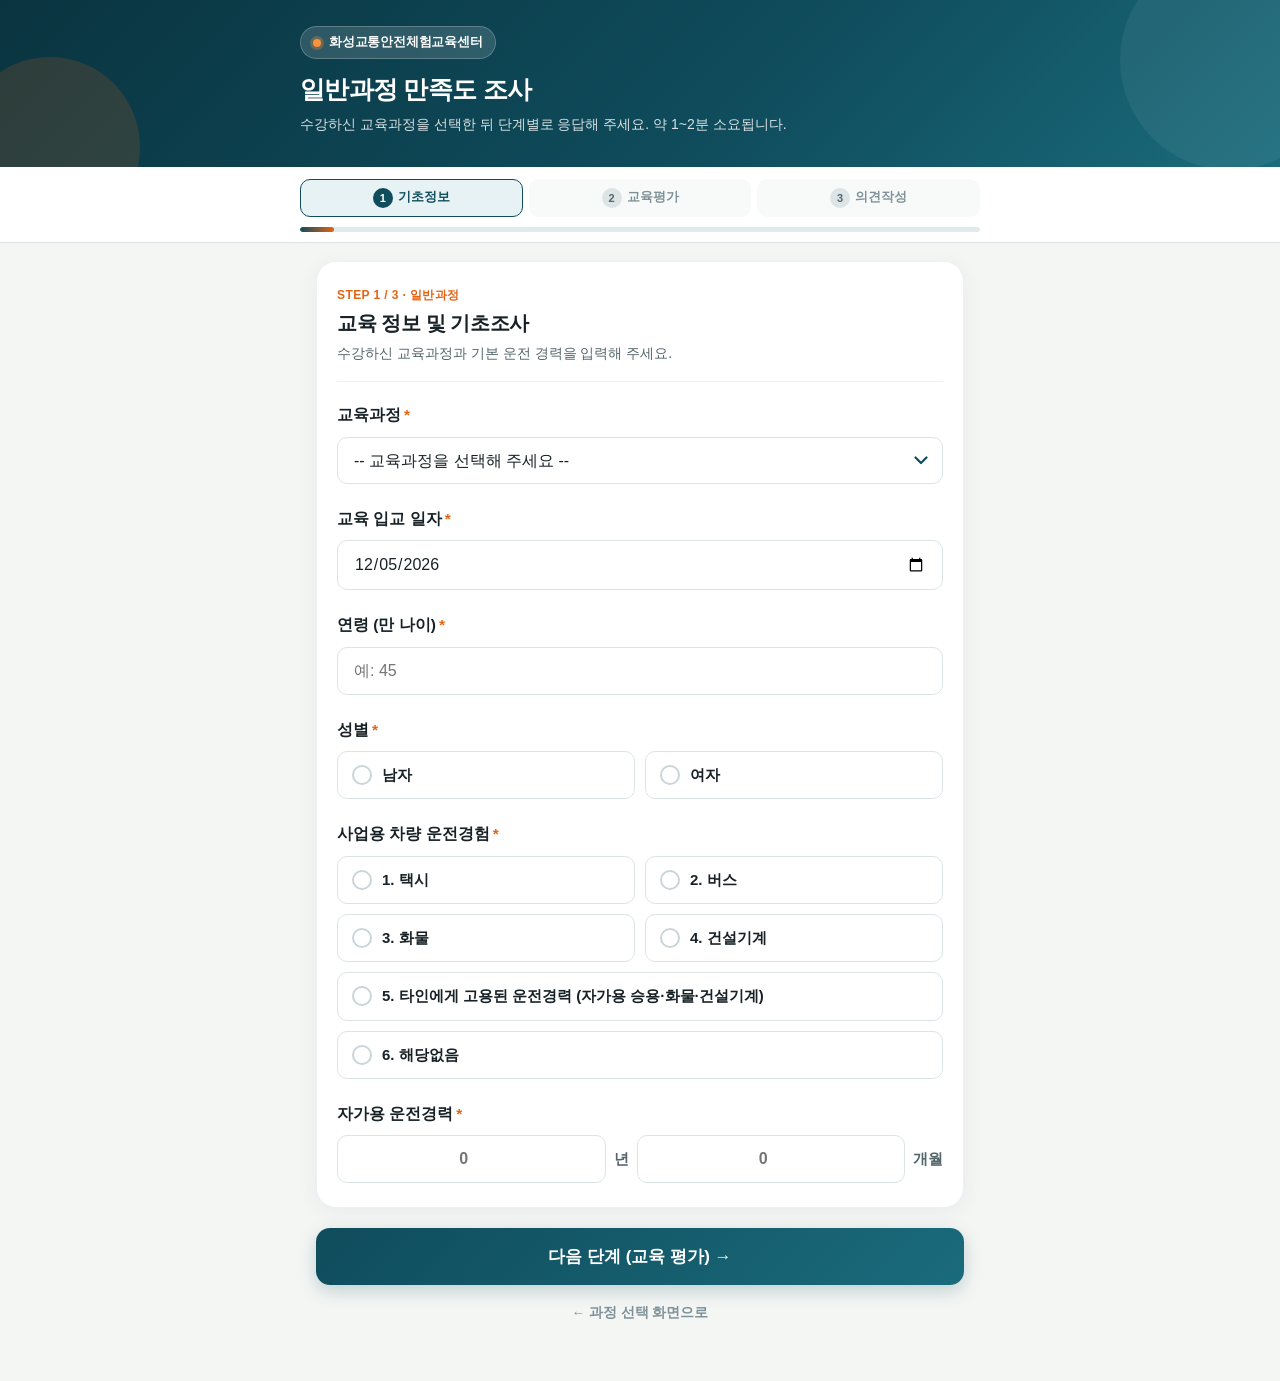
==== general/index.html @ 3fd79c97 "Add files via upload" ====
<!DOCTYPE html>
<html lang="ko">
<head>
<meta charset="UTF-8">
<meta name="viewport" content="width=device-width, initial-scale=1.0, maximum-scale=1.0, user-scalable=no">
<title>화성센터 고객만족도 조사 - 일반과정</title>
<link rel="stylesheet" href="../assets/survey.css">
</head>
<body>
<header class="hero-header">
  <div class="hero-inner">
    <div class="hero-top-row">
      <div class="brand-pill">
        <span class="brand-dot"></span>
        <span id="centerName">화성교통안전체험교육센터</span>
      </div>
    </div>
    <h1 class="hero-title">일반과정 만족도 조사</h1>
    <p class="hero-subtitle">수강하신 교육과정을 선택한 뒤 단계별로 응답해 주세요. 약 1~2분 소요됩니다.</p>
  </div>
</header>

<nav class="stepper-bar" id="stepperBar" aria-label="설문 단계">
  <div class="stepper-inner">
    <div class="step-pills">
      <button type="button" class="step-pill active"><span class="step-idx">1</span>기초정보</button>
      <button type="button" class="step-pill"><span class="step-idx">2</span>교육평가</button>
      <button type="button" class="step-pill"><span class="step-idx">3</span>의견작성</button>
    </div>
    <div class="progress-track"><div class="progress-fill" id="progressFill"></div></div>
  </div>
</nav>

<main class="container">
  <div class="demo-banner" id="demoBanner">
    <strong>[담당자 안내]</strong> 아직 <code>config.js</code>에 구글 시트 웹 앱 URL이 연결되지 않아 <strong>테스트 모드</strong>로 열려 있습니다. 배포 전 <code>config.js</code>의 <code>SHEET_URL</code>을 입력해 주세요.
  </div>

  <div id="surveyForm">
    <!-- STEP 1: 교육 정보 & 기초조사 -->
    <section class="step-panel active" data-step-key="basic">
      <div class="card">
        <div class="card-head">
          <div class="card-eyebrow">STEP 1 / 3 · 일반과정</div>
          <h2 class="card-title">교육 정보 및 기초조사</h2>
          <p class="card-desc">수강하신 교육과정과 기본 운전 경력을 입력해 주세요.</p>
        </div>

        <div class="question">
          <label class="q-label" for="courseName">교육과정<span class="required">*</span></label>
          <select id="courseName">
            <option value="">-- 교육과정을 선택해 주세요 --</option>
          </select>
          <div class="etc-box" id="courseEtcBox">
            <input type="text" id="courseEtcText" placeholder="수강하신 교육과정명을 직접 입력해 주세요">
          </div>
          <div class="error-msg" id="err-courseName">교육과정을 선택해 주세요</div>
        </div>

        <div class="question">
          <label class="q-label" for="eduDate">교육 입교 일자<span class="required">*</span></label>
          <input type="date" id="eduDate">
          <div class="error-msg" id="err-eduDate">교육 입교 일자를 선택해 주세요</div>
        </div>

        <div class="question">
          <label class="q-label" for="age">연령 (만 나이)<span class="required">*</span></label>
          <input type="number" id="age" inputmode="numeric" min="18" max="100" placeholder="예: 45">
          <div class="error-msg" id="err-age">연령(만 나이)을 정확히 입력해 주세요</div>
        </div>

        <div class="question">
          <label class="q-label">성별<span class="required">*</span></label>
          <div class="choice-grid">
            <label class="choice-tile">
              <input type="radio" name="gender" value="1">
              <span class="choice-check">✓</span>
              <span class="choice-text">남자</span>
            </label>
            <label class="choice-tile">
              <input type="radio" name="gender" value="2">
              <span class="choice-check">✓</span>
              <span class="choice-text">여자</span>
            </label>
          </div>
          <div class="error-msg" id="err-gender">성별을 선택해 주세요</div>
        </div>

        <div class="question">
          <label class="q-label">사업용 차량 운전경험<span class="required">*</span></label>
          <div class="choice-grid">
            <label class="choice-tile">
              <input type="radio" name="bizExp" value="1">
              <span class="choice-check">✓</span>
              <span class="choice-text">1. 택시</span>
            </label>
            <label class="choice-tile">
              <input type="radio" name="bizExp" value="2">
              <span class="choice-check">✓</span>
              <span class="choice-text">2. 버스</span>
            </label>
            <label class="choice-tile">
              <input type="radio" name="bizExp" value="3">
              <span class="choice-check">✓</span>
              <span class="choice-text">3. 화물</span>
            </label>
            <label class="choice-tile">
              <input type="radio" name="bizExp" value="4">
              <span class="choice-check">✓</span>
              <span class="choice-text">4. 건설기계</span>
            </label>
            <label class="choice-tile full">
              <input type="radio" name="bizExp" value="5">
              <span class="choice-check">✓</span>
              <span class="choice-text">5. 타인에게 고용된 운전경력 (자가용 승용·화물·건설기계)</span>
            </label>
            <label class="choice-tile full">
              <input type="radio" name="bizExp" value="6">
              <span class="choice-check">✓</span>
              <span class="choice-text">6. 해당없음</span>
            </label>
          </div>
          <div class="error-msg" id="err-bizExp">항목을 선택하고 해당 시 경력 기간을 입력해 주세요</div>

          <div class="sub-box" id="bizCareerBox">
            <div class="sub-box-title">사업용 운전경력 기간 입력</div>
            <div class="exp-row">
              <input type="number" id="bizYear" inputmode="numeric" min="0" max="60" placeholder="0">
              <span class="exp-unit">년</span>
              <input type="number" id="bizMonth" inputmode="numeric" min="0" max="11" placeholder="0">
              <span class="exp-unit">개월</span>
            </div>
          </div>
        </div>

        <div class="question">
          <label class="q-label">자가용 운전경력<span class="required">*</span></label>
          <div class="exp-row">
            <input type="number" id="privYear" inputmode="numeric" min="0" max="80" placeholder="0">
            <span class="exp-unit">년</span>
            <input type="number" id="privMonth" inputmode="numeric" min="0" max="11" placeholder="0">
            <span class="exp-unit">개월</span>
          </div>
          <div class="error-msg" id="err-privCareer">자가용 운전경력을 입력해 주세요 (없으면 0 입력)</div>
        </div>
      </div>

      <div class="step-actions">
        <button type="button" class="btn-next" data-action="next">다음 단계 (교육 평가) →</button>
      </div>
      <div style="text-align:center;">
        <a class="back-link" href="../">← 과정 선택 화면으로</a>
      </div>
    </section>

    <!-- STEP 2: 교육 전반 평가 -->
    <section class="step-panel" data-step-key="rating">
      <div class="card">
        <div class="card-head">
          <div class="card-eyebrow">STEP 2 / 3</div>
          <h2 class="card-title">교육 전반 평가</h2>
          <p class="card-desc">각 문항의 점수 버튼(0점 ~ 10점)을 가볍게 눌러 선택해 주세요.</p>
        </div>

        <div class="rating-toolbar">
          <div class="rating-counter" id="ratingCounter">평가 완료 <strong>0</strong> / 10문항</div>
          <button type="button" id="allSatisfiedBtn" class="quick-max-btn">전체 10점(매우 만족) 선택</button>
        </div>

        <div id="ratingContainer"></div>
      </div>

      <div class="step-actions">
        <button type="button" class="btn-prev" data-action="prev">← 이전</button>
        <button type="button" class="btn-next" data-action="next">다음 단계 (의견 작성) →</button>
      </div>
    </section>

    <!-- STEP 3: 의견 및 개선사항 -->
    <section class="step-panel" data-step-key="feedback">
      <div class="card">
        <div class="card-head">
          <div class="card-eyebrow">STEP 3 / 3 · 마지막 단계</div>
          <h2 class="card-title">의견 및 개선사항</h2>
          <p class="card-desc">더 나은 화성센터 교육을 위해 소중한 의견을 들려주세요.</p>
        </div>

        <div class="question">
          <label class="q-label">교육과정 중 가장 만족스러운 내용은 무엇입니까?<span class="required">*</span></label>
          <div class="choice-grid">
            <label class="choice-tile">
              <input type="radio" name="satisfied" value="체험교육">
              <span class="choice-check">✓</span>
              <span class="choice-text">1. 체험교육</span>
            </label>
            <label class="choice-tile">
              <input type="radio" name="satisfied" value="교수진">
              <span class="choice-check">✓</span>
              <span class="choice-text">2. 교수진</span>
            </label>
            <label class="choice-tile">
              <input type="radio" name="satisfied" value="시설">
              <span class="choice-check">✓</span>
              <span class="choice-text">3. 시설</span>
            </label>
            <label class="choice-tile">
              <input type="radio" name="satisfied" value="기타">
              <span class="choice-check">✓</span>
              <span class="choice-text">4. 기타</span>
            </label>
          </div>
          <div class="error-msg" id="err-satisfied">항목을 선택해 주세요 (기타 선택 시 내용 입력)</div>
          <div class="etc-box" id="satisfiedEtcBox">
            <textarea id="satisfiedEtcText" placeholder="기타 만족스러운 내용을 작성해 주세요"></textarea>
          </div>
        </div>

        <div class="question">
          <label class="q-label">개선점 및 불편사항<span class="required">*</span></label>

          <div class="imp-card">
            <div class="imp-title">① 교육 관련</div>
            <div class="choice-grid">
              <label class="choice-tile">
                <input type="radio" name="imp_edu" value="1">
                <span class="choice-check">✓</span>
                <span class="choice-text">없음</span>
              </label>
              <label class="choice-tile">
                <input type="radio" name="imp_edu" value="2">
                <span class="choice-check">✓</span>
                <span class="choice-text">있음 (작성)</span>
              </label>
            </div>
            <div class="imp-textarea" id="imp_edu_box">
              <textarea id="imp_edu_text" placeholder="교육 관련 개선점을 작성해 주세요"></textarea>
            </div>
          </div>

          <div class="imp-card">
            <div class="imp-title">② 시설 관련</div>
            <div class="choice-grid">
              <label class="choice-tile">
                <input type="radio" name="imp_facility" value="1">
                <span class="choice-check">✓</span>
                <span class="choice-text">없음</span>
              </label>
              <label class="choice-tile">
                <input type="radio" name="imp_facility" value="2">
                <span class="choice-check">✓</span>
                <span class="choice-text">있음 (작성)</span>
              </label>
            </div>
            <div class="imp-textarea" id="imp_facility_box">
              <textarea id="imp_facility_text" placeholder="시설 관련 개선점을 작성해 주세요"></textarea>
            </div>
          </div>

          <div class="imp-card">
            <div class="imp-title">③ 기타 의견</div>
            <div class="choice-grid">
              <label class="choice-tile">
                <input type="radio" name="imp_etc" value="1">
                <span class="choice-check">✓</span>
                <span class="choice-text">없음</span>
              </label>
              <label class="choice-tile">
                <input type="radio" name="imp_etc" value="2">
                <span class="choice-check">✓</span>
                <span class="choice-text">있음 (작성)</span>
              </label>
            </div>
            <div class="imp-textarea" id="imp_etc_box">
              <textarea id="imp_etc_text" placeholder="기타 의견을 작성해 주세요"></textarea>
            </div>
          </div>

          <div class="error-msg" id="err-improvement">①~③ 모든 항목을 선택해 주세요 (있음 선택 시 내용 입력)</div>
        </div>
      </div>

      <div class="step-actions">
        <button type="button" class="btn-prev" data-action="prev">← 이전</button>
        <button type="button" class="submit-btn" id="submitBtn">설문 제출 완료</button>
      </div>
      <div class="status-box" id="statusBox"></div>
    </section>
  </div>

  <!-- 완료 화면 -->
  <div class="complete-screen" id="completeScreen">
    <div class="complete-icon">✓</div>
    <h2>설문이 정상 제출되었습니다</h2>
    <p>화성교통안전체험교육센터 교육에 참여해 주셔서 감사합니다.<br>보내주신 소중한 의견은 더 나은 교육 서비스 개선에 적극 반영하겠습니다.</p>
    <div class="complete-meta" id="completeMeta"></div>
    <button type="button" class="secondary-btn" onclick="window.location.reload()">새 설문 작성하기</button>
  </div>
</main>

<script src="../config.js"></script>
<script src="../assets/survey.js"></script>
<script>
  window.addEventListener('DOMContentLoaded', function () {
    window.initHwaseongSurvey({ surveyType: 'general' });
  });
</script>
</body>
</html>
---- assets/survey.css ----
:root {
  --brand: #0f4c5c;
  --brand-dark: #0a3440;
  --brand-light: #e6f2f4;
  --brand-mid: #1a6b7c;
  --accent: #e36414;
  --accent-soft: #fff3eb;
  --bus: #1e4d8c;
  --bus-soft: #eaf2fc;
  --bg: #f4f6f4;
  --surface: #ffffff;
  --surface-muted: #f8faf9;
  --text: #182226;
  --text-sub: #54656b;
  --text-muted: #7f9198;
  --border: #dce4e6;
  --danger: #d64545;
  --danger-bg: #fff5f5;
  --success: #16794c;
  --success-bg: #ecfdf3;
  --radius-lg: 20px;
  --radius-md: 14px;
  --radius-sm: 10px;
  --shadow-card: 0 4px 20px rgba(15, 76, 92, 0.06);
  --shadow-btn: 0 6px 18px rgba(15, 76, 92, 0.22);
}

html {
  overflow-x: hidden;
  scroll-behavior: smooth;
}

* {
  box-sizing: border-box;
  margin: 0;
  padding: 0;
  -webkit-tap-highlight-color: transparent;
}

body {
  font-family: -apple-system, BlinkMacSystemFont, 'Pretendard', 'Malgun Gothic', 'Apple SD Gothic Neo', sans-serif;
  background: var(--bg);
  color: var(--text);
  min-height: 100vh;
  overflow-x: hidden;
  line-height: 1.55;
}

/* 상단 히어로 배너 (화성센터 전용 딥 틸 테마) */
.hero-header {
  background: linear-gradient(135deg, var(--brand-dark) 0%, var(--brand) 58%, var(--brand-mid) 100%);
  color: #ffffff;
  padding: 26px 20px 32px;
  position: relative;
  overflow: hidden;
}

.hero-header::before {
  content: '';
  position: absolute;
  right: -60px;
  top: -50px;
  width: 220px;
  height: 220px;
  border-radius: 50%;
  background: rgba(255, 255, 255, 0.06);
  pointer-events: none;
}

.hero-header::after {
  content: '';
  position: absolute;
  left: -40px;
  bottom: -70px;
  width: 180px;
  height: 180px;
  border-radius: 50%;
  background: rgba(227, 100, 20, 0.16);
  pointer-events: none;
}

.hero-inner {
  max-width: 680px;
  margin: 0 auto;
  position: relative;
  z-index: 1;
}

.hero-top-row {
  display: flex;
  align-items: center;
  justify-content: space-between;
  gap: 12px;
  margin-bottom: 14px;
}

.brand-pill {
  display: inline-flex;
  align-items: center;
  gap: 8px;
  background: rgba(255, 255, 255, 0.14);
  border: 1px solid rgba(255, 255, 255, 0.22);
  backdrop-filter: blur(6px);
  padding: 6px 12px;
  border-radius: 999px;
  font-size: 12.5px;
  font-weight: 700;
  letter-spacing: -0.2px;
}

.brand-dot {
  width: 8px;
  height: 8px;
  border-radius: 50%;
  background: #fb923c;
  box-shadow: 0 0 0 3px rgba(251, 146, 60, 0.28);
}

/* 상단 우측 관리자 자물쇠 버튼 */
.admin-lock-btn {
  width: 38px;
  height: 38px;
  border-radius: 11px;
  background: rgba(255, 255, 255, 0.14);
  border: 1px solid rgba(255, 255, 255, 0.26);
  color: #ffffff;
  display: inline-flex;
  align-items: center;
  justify-content: center;
  cursor: pointer;
  transition: background 0.15s ease, transform 0.15s ease;
  flex-shrink: 0;
}

.admin-lock-btn:hover {
  background: rgba(255, 255, 255, 0.24);
  transform: translateY(-1px);
}

.admin-lock-btn:active {
  transform: scale(0.95);
}

.hero-title {
  font-size: 25px;
  font-weight: 800;
  letter-spacing: -0.7px;
  line-height: 1.3;
  margin-bottom: 8px;
}

.hero-subtitle {
  font-size: 14px;
  color: rgba(255, 255, 255, 0.84);
  line-height: 1.5;
}

/* 비밀번호 입력 모달 */
.modal-backdrop {
  position: fixed;
  inset: 0;
  background: rgba(10, 30, 38, 0.58);
  backdrop-filter: blur(4px);
  display: none;
  align-items: center;
  justify-content: center;
  padding: 20px;
  z-index: 999;
}

.modal-backdrop.show {
  display: flex;
}

.modal-card {
  width: 100%;
  max-width: 380px;
  background: #ffffff;
  border-radius: 20px;
  padding: 26px 22px 22px;
  box-shadow: 0 20px 50px rgba(0, 0, 0, 0.28);
  animation: fadeSlide 0.18s ease;
}

.modal-icon {
  width: 48px;
  height: 48px;
  border-radius: 14px;
  background: var(--brand-light);
  color: var(--brand);
  display: flex;
  align-items: center;
  justify-content: center;
  margin-bottom: 14px;
}

.modal-title {
  font-size: 19px;
  font-weight: 800;
  color: var(--text);
  margin-bottom: 6px;
}

.modal-desc {
  font-size: 13.5px;
  color: var(--text-sub);
  margin-bottom: 16px;
  line-height: 1.5;
}

.modal-actions {
  display: flex;
  gap: 8px;
  margin-top: 16px;
}

.modal-btn-cancel {
  flex: 1;
  padding: 13px;
  border-radius: 10px;
  border: 1.5px solid var(--border);
  background: #ffffff;
  color: var(--text-sub);
  font-size: 14.5px;
  font-weight: 700;
  cursor: pointer;
  font-family: inherit;
}

.modal-btn-confirm {
  flex: 1.4;
  padding: 13px;
  border-radius: 10px;
  border: none;
  background: var(--brand);
  color: #ffffff;
  font-size: 14.5px;
  font-weight: 800;
  cursor: pointer;
  font-family: inherit;
}

/* 고정 단계 내비게이션 바 */
.stepper-bar {
  position: sticky;
  top: 0;
  z-index: 90;
  background: rgba(255, 255, 255, 0.96);
  backdrop-filter: blur(10px);
  border-bottom: 1px solid var(--border);
  padding: 12px 16px 10px;
}

.stepper-inner {
  max-width: 680px;
  margin: 0 auto;
}

.step-pills {
  display: flex;
  gap: 6px;
  margin-bottom: 10px;
}

.step-pill {
  flex: 1;
  display: flex;
  align-items: center;
  justify-content: center;
  gap: 5px;
  padding: 8px 6px;
  border-radius: 10px;
  background: var(--surface-muted);
  border: 1.5px solid transparent;
  color: var(--text-muted);
  font-size: 12.5px;
  font-weight: 700;
  cursor: pointer;
  transition: all 0.18s ease;
  font-family: inherit;
}

.step-pill .step-idx {
  width: 20px;
  height: 20px;
  border-radius: 50%;
  background: #dce4e6;
  color: #54656b;
  display: inline-flex;
  align-items: center;
  justify-content: center;
  font-size: 11px;
  font-weight: 800;
  flex-shrink: 0;
}

.step-pill.active {
  background: var(--brand-light);
  border-color: var(--brand);
  color: var(--brand);
}

.step-pill.active .step-idx {
  background: var(--brand);
  color: #ffffff;
}

.step-pill.done {
  background: var(--success-bg);
  color: var(--success);
  border-color: #bbf7d0;
}

.step-pill.done .step-idx {
  background: var(--success);
  color: #ffffff;
}

.progress-track {
  height: 5px;
  background: #e2eaec;
  border-radius: 999px;
  overflow: hidden;
}

.progress-fill {
  height: 100%;
  width: 0%;
  background: linear-gradient(90deg, var(--brand), var(--accent));
  border-radius: 999px;
  transition: width 0.25s ease;
}

/* 메인 컨테이너 */
.container {
  max-width: 680px;
  margin: 0 auto;
  padding: 18px 16px 56px;
}

.demo-banner {
  display: none;
  background: #fffbeb;
  border: 1.5px solid #f59e0b;
  color: #92400e;
  padding: 13px 16px;
  border-radius: var(--radius-md);
  margin-bottom: 16px;
  font-size: 13.5px;
  line-height: 1.6;
}

.demo-banner.show {
  display: block;
}

/* 단계별 카드 */
.step-panel {
  display: none;
  animation: fadeSlide 0.22s ease;
}

.step-panel.active {
  display: block;
}

@keyframes fadeSlide {
  from {
    opacity: 0;
    transform: translateY(8px);
  }
  to {
    opacity: 1;
    transform: translateY(0);
  }
}

.card {
  background: var(--surface);
  border-radius: var(--radius-lg);
  padding: 24px 20px;
  margin-bottom: 16px;
  box-shadow: var(--shadow-card);
  border: 1px solid rgba(15, 76, 92, 0.08);
}

.card-head {
  margin-bottom: 22px;
  padding-bottom: 16px;
  border-bottom: 1px solid #edf2f3;
}

.card-eyebrow {
  font-size: 12px;
  font-weight: 800;
  color: var(--accent);
  text-transform: uppercase;
  letter-spacing: 0.4px;
  margin-bottom: 4px;
}

.card-title {
  font-size: 20px;
  font-weight: 800;
  color: var(--text);
  letter-spacing: -0.4px;
}

.card-desc {
  font-size: 14px;
  color: var(--text-sub);
  margin-top: 4px;
}

/* 질문 블록 */
.question {
  margin-bottom: 24px;
}

.question:last-child {
  margin-bottom: 0;
}

.q-label {
  display: block;
  font-size: 15.5px;
  font-weight: 700;
  color: var(--text);
  margin-bottom: 10px;
  line-height: 1.45;
}

.required {
  color: var(--accent);
  margin-left: 3px;
}

input[type='number'],
input[type='date'],
input[type='text'],
input[type='password'],
select,
textarea {
  width: 100%;
  padding: 14px 16px;
  border: 1.5px solid var(--border);
  border-radius: var(--radius-sm);
  font-size: 16px;
  font-family: inherit;
  background: var(--surface);
  color: var(--text);
  transition: border-color 0.15s, box-shadow 0.15s;
  -webkit-appearance: none;
  appearance: none;
}

select {
  background-image: url("data:image/svg+xml,%3Csvg xmlns='http://www.w3.org/2000/svg' width='14' height='9' viewBox='0 0 14 9'%3E%3Cpath d='M1.5 1.5L7 7L12.5 1.5' stroke='%230f4c5c' stroke-width='2.2' fill='none' stroke-linecap='round' stroke-linejoin='round'/%3E%3C/svg%3E");
  background-repeat: no-repeat;
  background-position: right 14px center;
  padding-right: 40px;
}

input:focus,
select:focus,
textarea:focus {
  outline: none;
  border-color: var(--brand);
  box-shadow: 0 0 0 3px rgba(15, 76, 92, 0.12);
}

textarea {
  resize: vertical;
  min-height: 96px;
}

/* 세그먼트 / 타일형 선택 버튼 */
.choice-grid {
  display: grid;
  grid-template-columns: repeat(2, 1fr);
  gap: 10px;
}

.choice-list {
  display: flex;
  flex-direction: column;
  gap: 9px;
}

.choice-tile {
  position: relative;
  display: flex;
  align-items: center;
  gap: 10px;
  padding: 13px 14px;
  border: 1.5px solid var(--border);
  border-radius: var(--radius-sm);
  background: var(--surface);
  cursor: pointer;
  transition: all 0.15s ease;
  user-select: none;
}

.choice-tile.full {
  grid-column: 1 / -1;
}

.choice-tile input[type='radio'] {
  position: absolute;
  opacity: 0;
  pointer-events: none;
}

.choice-check {
  width: 20px;
  height: 20px;
  border-radius: 50%;
  border: 2px solid #cbd5d9;
  display: inline-flex;
  align-items: center;
  justify-content: center;
  flex-shrink: 0;
  transition: all 0.15s ease;
  font-size: 12px;
  color: transparent;
}

.choice-text {
  font-size: 15px;
  font-weight: 600;
  color: var(--text);
  line-height: 1.35;
}

.choice-tile.checked {
  border-color: var(--brand);
  background: var(--brand-light);
  box-shadow: 0 2px 8px rgba(15, 76, 92, 0.08);
}

.choice-tile.checked .choice-check {
  border-color: var(--brand);
  background: var(--brand);
  color: #ffffff;
}

.choice-tile.checked .choice-text {
  color: var(--brand-dark);
}

/* 경력 입력 박스 */
.sub-box {
  display: none;
  margin-top: 12px;
  padding: 16px;
  background: var(--accent-soft);
  border: 1.5px solid #fdcfb2;
  border-radius: var(--radius-sm);
}

.sub-box.show {
  display: block;
}

.sub-box-title {
  font-size: 13.5px;
  font-weight: 700;
  color: #9a3412;
  margin-bottom: 10px;
}

.exp-row {
  display: flex;
  align-items: center;
  gap: 8px;
}

.exp-row input {
  flex: 1;
  min-width: 0;
  text-align: center;
  font-weight: 700;
}

.exp-unit {
  font-size: 14.5px;
  font-weight: 700;
  color: var(--text-sub);
  white-space: nowrap;
}

/* 0~10점 터치 패드 평가 UI */
.rating-toolbar {
  display: flex;
  align-items: center;
  justify-content: space-between;
  gap: 10px;
  flex-wrap: wrap;
  padding: 12px 14px;
  background: var(--surface-muted);
  border: 1px solid var(--border);
  border-radius: var(--radius-md);
  margin-bottom: 18px;
}

.rating-counter {
  font-size: 13.5px;
  font-weight: 700;
  color: var(--text-sub);
}

.rating-counter strong {
  color: var(--brand);
  font-size: 15px;
}

.quick-max-btn {
  padding: 9px 14px;
  background: var(--brand);
  color: #ffffff;
  border: none;
  border-radius: 9px;
  font-size: 13.5px;
  font-weight: 700;
  cursor: pointer;
  font-family: inherit;
}

.quick-max-btn:active {
  transform: scale(0.98);
}

.rating-card {
  padding: 18px 16px;
  background: var(--surface-muted);
  border: 1.5px solid #e6eded;
  border-radius: var(--radius-md);
  margin-bottom: 14px;
  transition: border-color 0.15s ease, background 0.15s ease;
}

.rating-card:last-child {
  margin-bottom: 0;
}

.rating-card.answered {
  background: #ffffff;
  border-color: #b7d6dc;
}

.rating-card.has-error {
  border-color: var(--danger);
  background: var(--danger-bg);
}

.rating-top {
  display: flex;
  align-items: flex-start;
  justify-content: space-between;
  gap: 10px;
  margin-bottom: 14px;
}

.rating-q {
  font-size: 15.5px;
  font-weight: 700;
  color: var(--text);
  line-height: 1.5;
}

.rating-q-num {
  display: inline-block;
  color: var(--brand);
  margin-right: 4px;
}

.score-pill {
  flex-shrink: 0;
  padding: 4px 10px;
  border-radius: 999px;
  font-size: 12.5px;
  font-weight: 800;
  background: #e6eded;
  color: var(--text-muted);
  white-space: nowrap;
}

.score-pill.low {
  background: #fee2e2;
  color: #b91c1c;
}

.score-pill.mid {
  background: #fef3c7;
  color: #b45309;
}

.score-pill.high {
  background: var(--brand-light);
  color: var(--brand);
}

.score-grid {
  display: grid;
  grid-template-columns: repeat(11, 1fr);
  gap: 4px;
}

.score-btn {
  height: 42px;
  border-radius: 9px;
  border: 1.5px solid var(--border);
  background: #ffffff;
  color: var(--text);
  font-size: 14px;
  font-weight: 700;
  cursor: pointer;
  font-family: inherit;
  transition: all 0.12s ease;
  display: flex;
  align-items: center;
  justify-content: center;
  padding: 0;
}

.score-btn:hover {
  border-color: var(--brand-mid);
}

.score-btn.selected {
  background: var(--brand);
  border-color: var(--brand);
  color: #ffffff;
  transform: translateY(-1px);
  box-shadow: 0 3px 8px rgba(15, 76, 92, 0.25);
}

.score-btn.selected.low {
  background: #d64545;
  border-color: #d64545;
  box-shadow: 0 3px 8px rgba(214, 69, 69, 0.25);
}

.score-btn.selected.mid {
  background: #d97706;
  border-color: #d97706;
  box-shadow: 0 3px 8px rgba(217, 119, 6, 0.25);
}

.score-scale-labels {
  display: flex;
  justify-content: space-between;
  font-size: 12px;
  font-weight: 700;
  margin-top: 8px;
  color: var(--text-muted);
}

.score-scale-labels .low {
  color: #c53030;
}

.score-scale-labels .high {
  color: var(--brand);
}

/* 개선사항 카드 */
.imp-card {
  padding: 16px;
  background: var(--surface-muted);
  border: 1px solid var(--border);
  border-radius: var(--radius-md);
  margin-bottom: 12px;
}

.imp-card:last-child {
  margin-bottom: 0;
}

.imp-title {
  font-size: 15px;
  font-weight: 800;
  color: var(--brand-dark);
  margin-bottom: 10px;
}

.etc-box,
.imp-textarea {
  display: none;
  margin-top: 10px;
}

.etc-box.show,
.imp-textarea.show {
  display: block;
}

/* 에러 및 상태 메시지 */
.error-msg {
  color: var(--danger);
  font-size: 13.5px;
  font-weight: 700;
  margin-top: 8px;
  display: none;
}

.error-msg.show {
  display: block;
}

.status-box {
  display: none;
  margin-top: 14px;
  padding: 14px 16px;
  border-radius: var(--radius-sm);
  font-size: 14px;
  font-weight: 600;
  background: #fef9c3;
  color: #854d0e;
  line-height: 1.55;
}

.status-box.error {
  background: var(--danger-bg);
  color: var(--danger);
  border: 1px solid #fecaca;
}

.status-box.success {
  background: var(--success-bg);
  color: var(--success);
  border: 1px solid #bbf7d0;
}

/* 하단 단계 이동 버튼 바 */
.step-actions {
  display: flex;
  gap: 10px;
  margin-top: 20px;
}

.btn-prev {
  flex: 0 0 112px;
  padding: 17px 14px;
  border-radius: var(--radius-md);
  border: 1.5px solid var(--border);
  background: #ffffff;
  color: var(--text-sub);
  font-size: 16px;
  font-weight: 700;
  cursor: pointer;
  font-family: inherit;
}

.btn-next,
.submit-btn {
  flex: 1;
  padding: 17px 20px;
  border-radius: var(--radius-md);
  border: none;
  background: linear-gradient(135deg, var(--brand) 0%, var(--brand-mid) 100%);
  color: #ffffff;
  font-size: 17px;
  font-weight: 800;
  cursor: pointer;
  box-shadow: var(--shadow-btn);
  font-family: inherit;
  transition: transform 0.12s ease;
}

.submit-btn {
  background: linear-gradient(135deg, var(--accent) 0%, #c8520a 100%);
  box-shadow: 0 6px 18px rgba(227, 100, 20, 0.28);
}

.btn-next:active,
.submit-btn:active {
  transform: scale(0.99);
}

.submit-btn:disabled {
  background: #94a3b8;
  box-shadow: none;
  cursor: not-allowed;
}

/* 완료 화면 */
.complete-screen {
  display: none;
  text-align: center;
  padding: 48px 22px;
  background: #ffffff;
  border-radius: var(--radius-lg);
  box-shadow: var(--shadow-card);
  border: 1px solid var(--border);
  margin-top: 12px;
}

.complete-screen.show {
  display: block;
}

.complete-icon {
  width: 76px;
  height: 76px;
  border-radius: 24px;
  background: linear-gradient(135deg, var(--brand), #16794c);
  color: #ffffff;
  font-size: 38px;
  display: flex;
  align-items: center;
  justify-content: center;
  margin: 0 auto 22px;
  box-shadow: 0 10px 24px rgba(15, 76, 92, 0.24);
}

.complete-screen h2 {
  font-size: 24px;
  font-weight: 800;
  color: var(--brand-dark);
  margin-bottom: 10px;
}

.complete-screen p {
  font-size: 15.5px;
  color: var(--text-sub);
  line-height: 1.7;
}

.complete-meta {
  margin-top: 20px;
  padding: 14px 16px;
  background: var(--surface-muted);
  border: 1px solid var(--border);
  border-radius: var(--radius-sm);
  font-size: 13.5px;
  color: var(--text-sub);
  line-height: 1.6;
}

.secondary-btn {
  display: inline-block;
  margin-top: 22px;
  padding: 13px 24px;
  background: var(--brand-light);
  color: var(--brand-dark);
  border: none;
  border-radius: var(--radius-sm);
  font-size: 15px;
  font-weight: 700;
  text-decoration: none;
  cursor: pointer;
  font-family: inherit;
}

.back-link {
  display: inline-block;
  margin-top: 18px;
  color: var(--text-muted);
  font-size: 13.5px;
  font-weight: 600;
  text-decoration: none;
}

.back-link:hover {
  color: var(--brand);
}

@media (max-width: 440px) {
  .hero-title {
    font-size: 22px;
  }
  .step-pill {
    font-size: 11.5px;
    padding: 7px 4px;
  }
  .step-pill .step-idx {
    width: 18px;
    height: 18px;
    font-size: 10.5px;
  }
  .score-grid {
    grid-template-columns: repeat(6, 1fr);
    gap: 6px;
  }
  .score-btn {
    height: 44px;
    font-size: 15px;
  }
  .choice-grid {
    grid-template-columns: 1fr;
  }
}
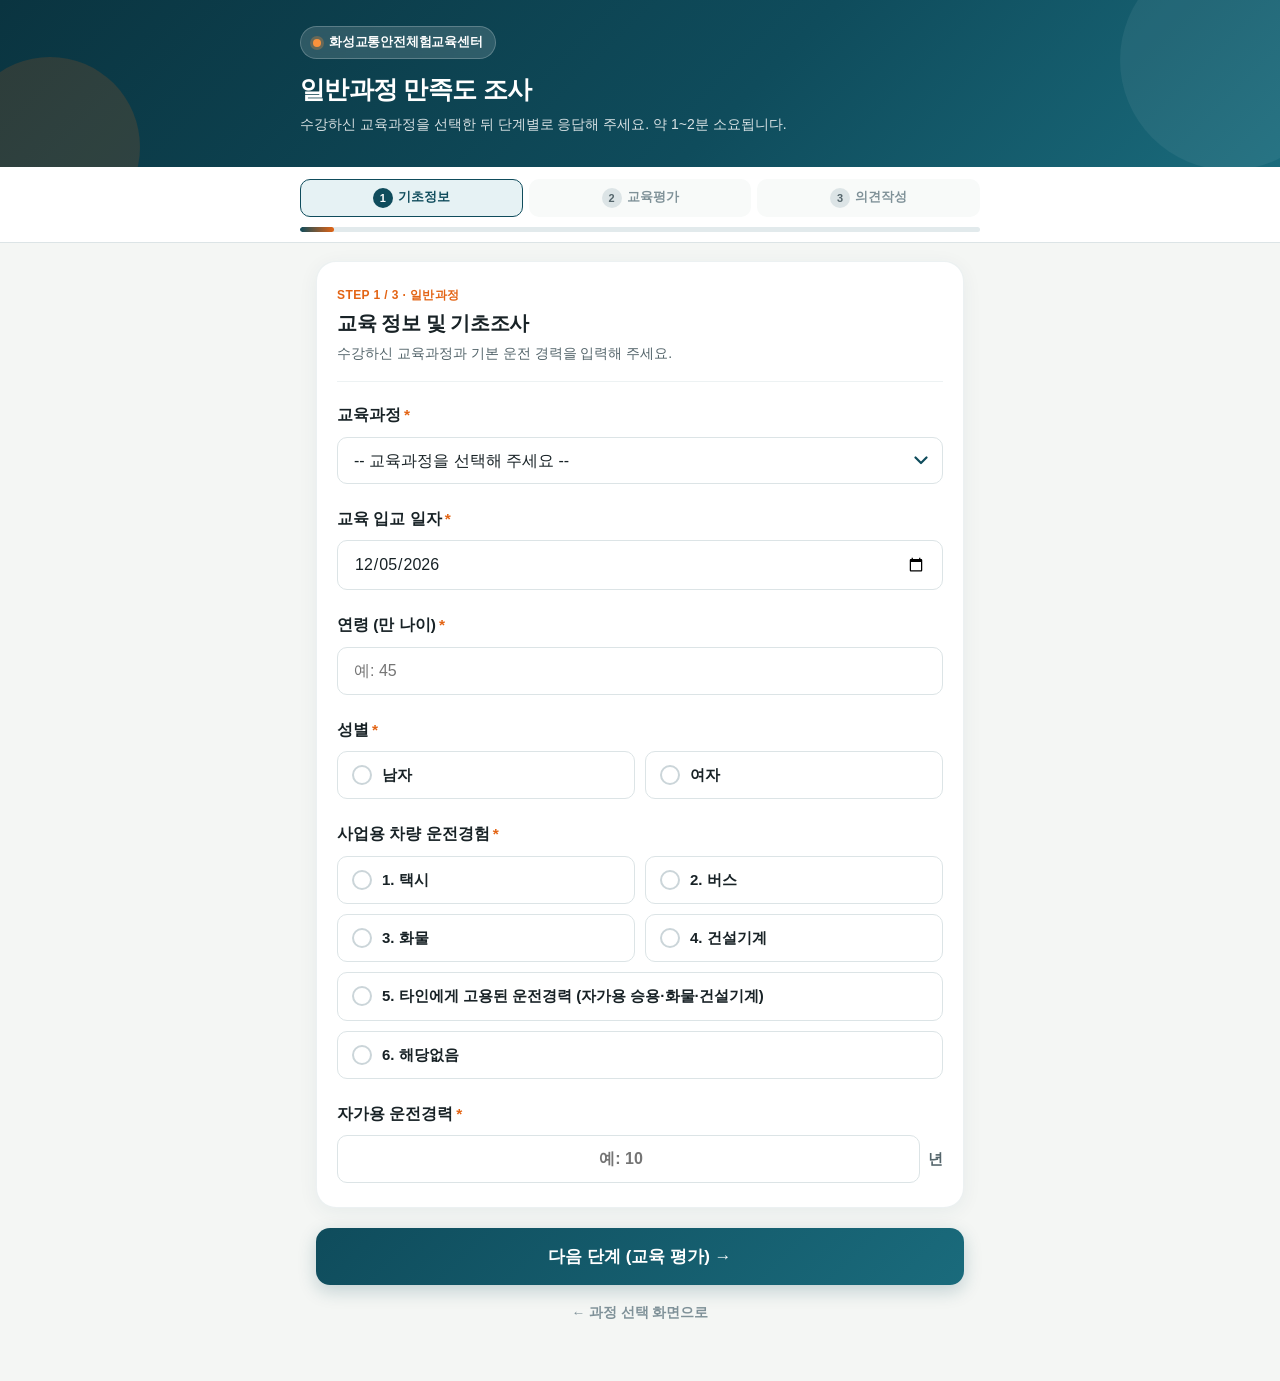
==== commit 1f013154: "Add files via upload" ====
--- a/general/index.html
+++ b/general/index.html
@@ -134,14 +134,12 @@
         </div>
 
         <div class="question">
-          <label class="q-label">자가용 운전경력<span class="required">*</span></label>
+          <label class="q-label" for="privYear">자가용 운전경력<span class="required">*</span></label>
           <div class="exp-row">
-            <input type="number" id="privYear" inputmode="numeric" min="0" max="80" placeholder="0">
+            <input type="number" id="privYear" inputmode="numeric" min="0" max="80" placeholder="예: 10">
             <span class="exp-unit">년</span>
-            <input type="number" id="privMonth" inputmode="numeric" min="0" max="11" placeholder="0">
-            <span class="exp-unit">개월</span>
-          </div>
-          <div class="error-msg" id="err-privCareer">자가용 운전경력을 입력해 주세요 (없으면 0 입력)</div>
+          </div>
+          <div class="error-msg" id="err-privCareer">자가용 운전경력(년)을 입력해 주세요 (없으면 0 입력)</div>
         </div>
       </div>
 
